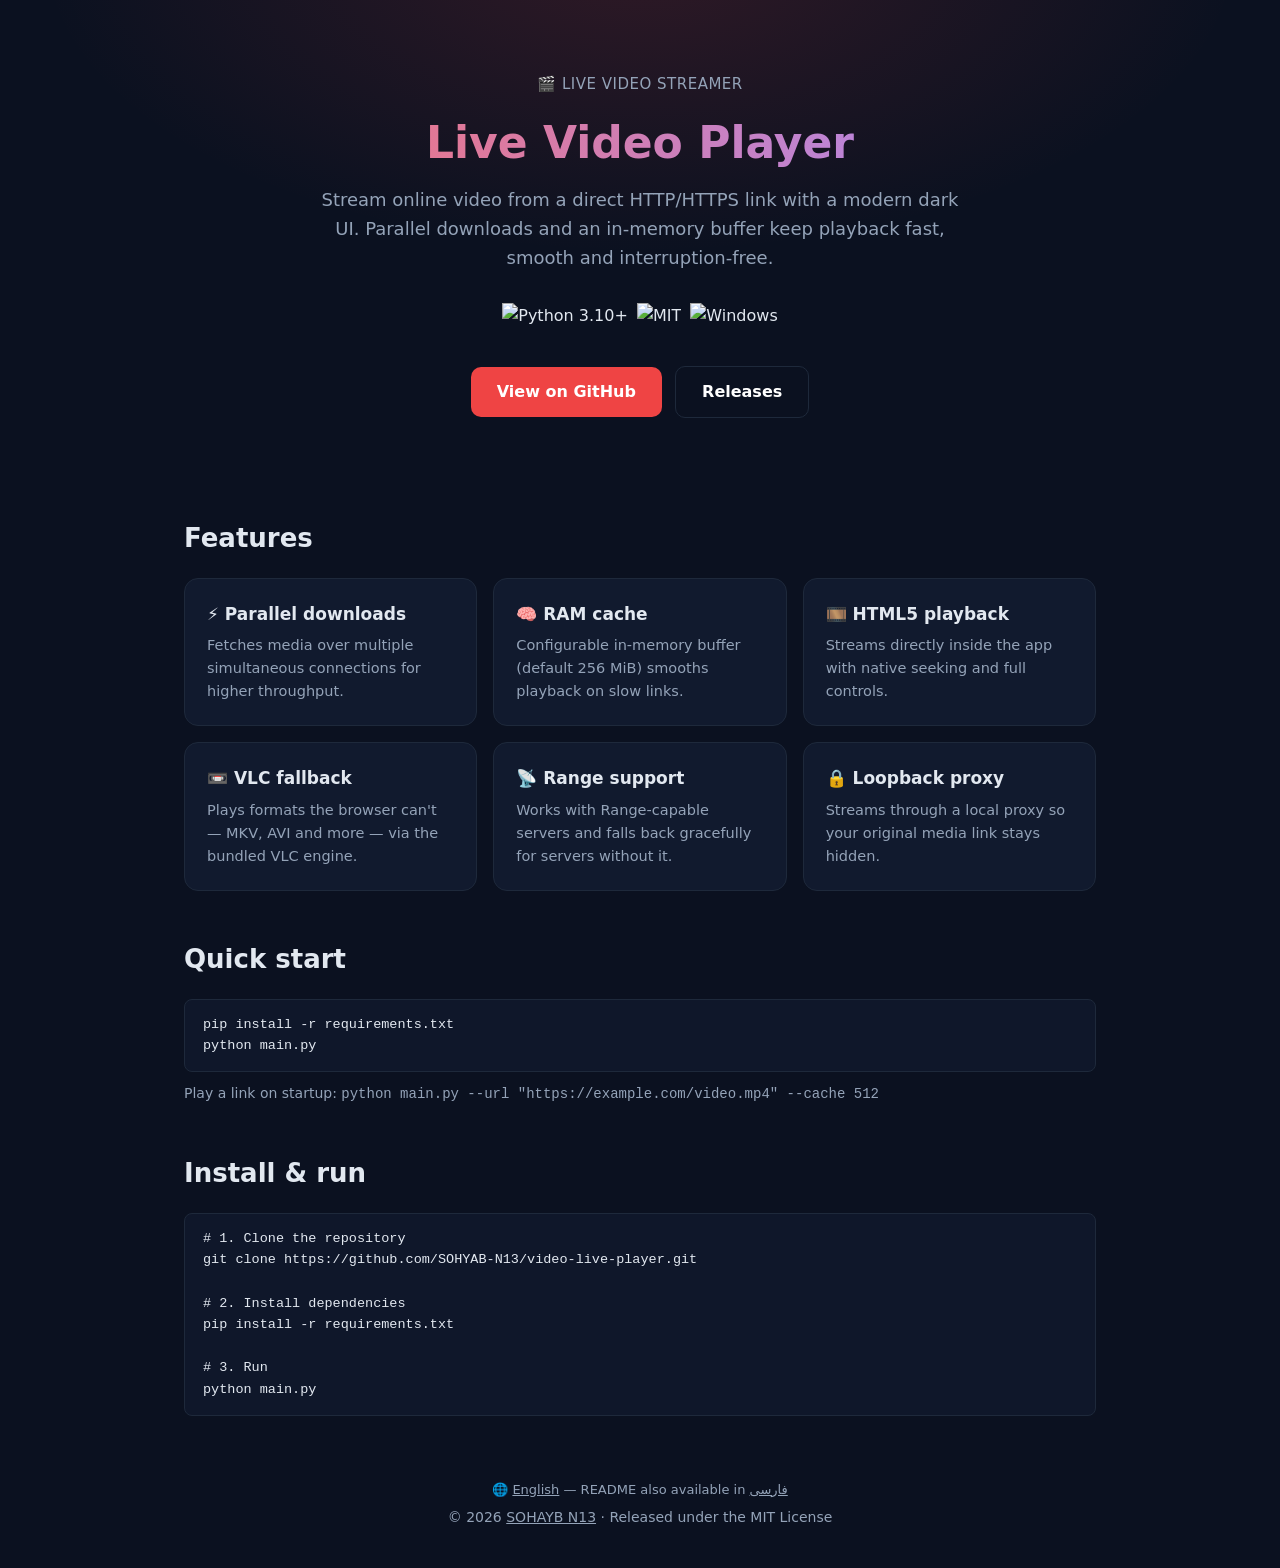
==== index.html @ 1f4f6e36 "feat: add SEO-friendly landing page (index.html) for GitHub Pages" ====
<!DOCTYPE html>
<html lang="en">
<head>
<meta charset="UTF-8">
<meta name="viewport" content="width=device-width, initial-scale=1.0">
<title>Live Video Player - Stream Video From Direct Links on Windows</title>
<meta name="description" content="Live Video Player streams online video from direct HTTP/HTTPS links on Windows. Parallel downloads, RAM cache, HTML5 in-app playback and VLC fallback. Modern dark Persian UI.">
<meta property="og:title" content="Live Video Player">
<meta property="og:description" content="Stream online video from direct links with a modern dark UI. HTML5 + VLC playback.">
<link rel="icon" href="data:image/svg+xml,<svg xmlns='http://www.w3.org/2000/svg' viewBox='0 0 40 40'><rect width='40' height='40' rx='10' fill='%23DC2626'/><polygon points='16,11 30,20 16,29' fill='white'/></svg>">
<style>
  :root { --bg:#0b1120; --card:#111a2e; --line:#1e293b; --text:#e2e8f0; --muted:#94a3b8; --accent:#ef4444; --accent2:#8b5cf6; }
  * { margin:0; padding:0; box-sizing:border-box; }
  body { font-family:system-ui,-apple-system,'Segoe UI',Roboto,sans-serif; background:var(--bg); color:var(--text); line-height:1.6; }
  .wrap { max-width:960px; margin:0 auto; padding:0 24px; }
  header { padding:72px 0 48px; text-align:center; background:radial-gradient(600px 300px at 50% -10%, rgba(239,68,68,.16), transparent); }
  .logo { font-size:15px; color:var(--muted); letter-spacing:.5px; }
  h1 { font-size:44px; margin:12px 0 8px; background:linear-gradient(90deg,#f87171,#a78bfa); -webkit-background-clip:text; background-clip:text; color:transparent; }
  .tagline { font-size:18px; color:var(--muted); max-width:640px; margin:0 auto 28px; }
  .badges { margin-bottom:32px; }
  .badges img { height:28px; margin:2px; }
  .btn { display:inline-block; background:var(--accent); color:#fff; text-decoration:none; padding:12px 26px; border-radius:10px; font-weight:600; margin:4px; transition:transform .15s, background .15s; }
  .btn:hover { background:#dc2626; transform:translateY(-2px); }
  .btn.ghost { background:transparent; border:1px solid var(--line); }
  .btn.ghost:hover { border-color:var(--accent); background:rgba(239,68,68,.08); }
  h2 { font-size:26px; margin:48px 0 18px; }
  .grid { display:grid; grid-template-columns:repeat(auto-fit,minmax(280px,1fr)); gap:16px; }
  .card { background:var(--card); border:1px solid var(--line); border-radius:14px; padding:22px; }
  .card h3 { font-size:17px; margin-bottom:6px; }
  .card p { color:var(--muted); font-size:14.5px; }
  .mono { font-family:ui-monospace,Consolas,monospace; background:#0f172a; border:1px solid var(--line); border-radius:8px; padding:14px 18px; overflow-x:auto; font-size:13.5px; }
  code { font-family:ui-monospace,Consolas,monospace; }
  .btnrow { margin-top:6px; }
  footer { margin:64px 0 40px; text-align:center; color:var(--muted); font-size:14px; }
  .lang { font-size:13px; color:var(--muted); margin-bottom:6px; }
</style>
</head>
<body>

<header>
  <div class="wrap">
    <div class="logo">🎬 LIVE VIDEO STREAMER</div>
    <h1>Live Video Player</h1>
    <p class="tagline">Stream online video from a direct HTTP/HTTPS link with a modern dark UI. Parallel downloads and an in-memory buffer keep playback fast, smooth and interruption-free.</p>
    <div class="badges">
      <img src="https://img.shields.io/badge/Python-3.10%2B-3776AB?style=for-the-badge&logo=python&logoColor=white" alt="Python 3.10+">
      <img src="https://img.shields.io/badge/License-MIT-green.svg?style=for-the-badge" alt="MIT">
      <img src="https://img.shields.io/badge/Platform-Windows-blue.svg?style=for-the-badge&logo=windows&logoColor=white" alt="Windows">
    </div>
    <div class="btnrow">
      <a class="btn" href="https://github.com/SOHYAB-N13/video-live-player">View on GitHub</a>
      <a class="btn ghost" href="https://github.com/SOHYAB-N13/video-live-player/releases">Releases</a>
    </div>
  </div>
</header>

<main class="wrap">

  <h2>Features</h2>
  <div class="grid">
    <div class="card"><h3>⚡ Parallel downloads</h3><p>Fetches media over multiple simultaneous connections for higher throughput.</p></div>
    <div class="card"><h3>🧠 RAM cache</h3><p>Configurable in-memory buffer (default 256 MiB) smooths playback on slow links.</p></div>
    <div class="card"><h3>🎞️ HTML5 playback</h3><p>Streams directly inside the app with native seeking and full controls.</p></div>
    <div class="card"><h3>📼 VLC fallback</h3><p>Plays formats the browser can't — MKV, AVI and more — via the bundled VLC engine.</p></div>
    <div class="card"><h3>📡 Range support</h3><p>Works with Range-capable servers and falls back gracefully for servers without it.</p></div>
    <div class="card"><h3>🔒 Loopback proxy</h3><p>Streams through a local proxy so your original media link stays hidden.</p></div>
  </div>

  <h2>Quick start</h2>
  <div class="mono">pip install -r requirements.txt<br>python main.py</div>
  <p style="color:var(--muted);font-size:14px;margin-top:10px;">Play a link on startup: <code>python main.py --url "https://example.com/video.mp4" --cache 512</code></p>

  <h2>Install &amp; run</h2>
  <div class="mono"># 1. Clone the repository<br>git clone https://github.com/SOHYAB-N13/video-live-player.git<br><br># 2. Install dependencies<br>pip install -r requirements.txt<br><br># 3. Run<br>python main.py</div>

</main>

<footer>
  <div class="wrap">
    <p class="lang">🌐 <a href="#top" style="color:var(--muted)">English</a> — README also available in <a href="https://github.com/SOHYAB-N13/video-live-player#%F0%9F%87%AE%F0%9F%87%B7-%D9%81%D8%A7%D8%B1%D8%B3%DB%8C" style="color:var(--muted)">فارسی</a></p>
    <p>© 2026 <a href="https://github.com/SOHYAB-N13" style="color:var(--muted)">SOHAYB N13</a> · Released under the MIT License</p>
  </div>
</footer>

</body>
</html>
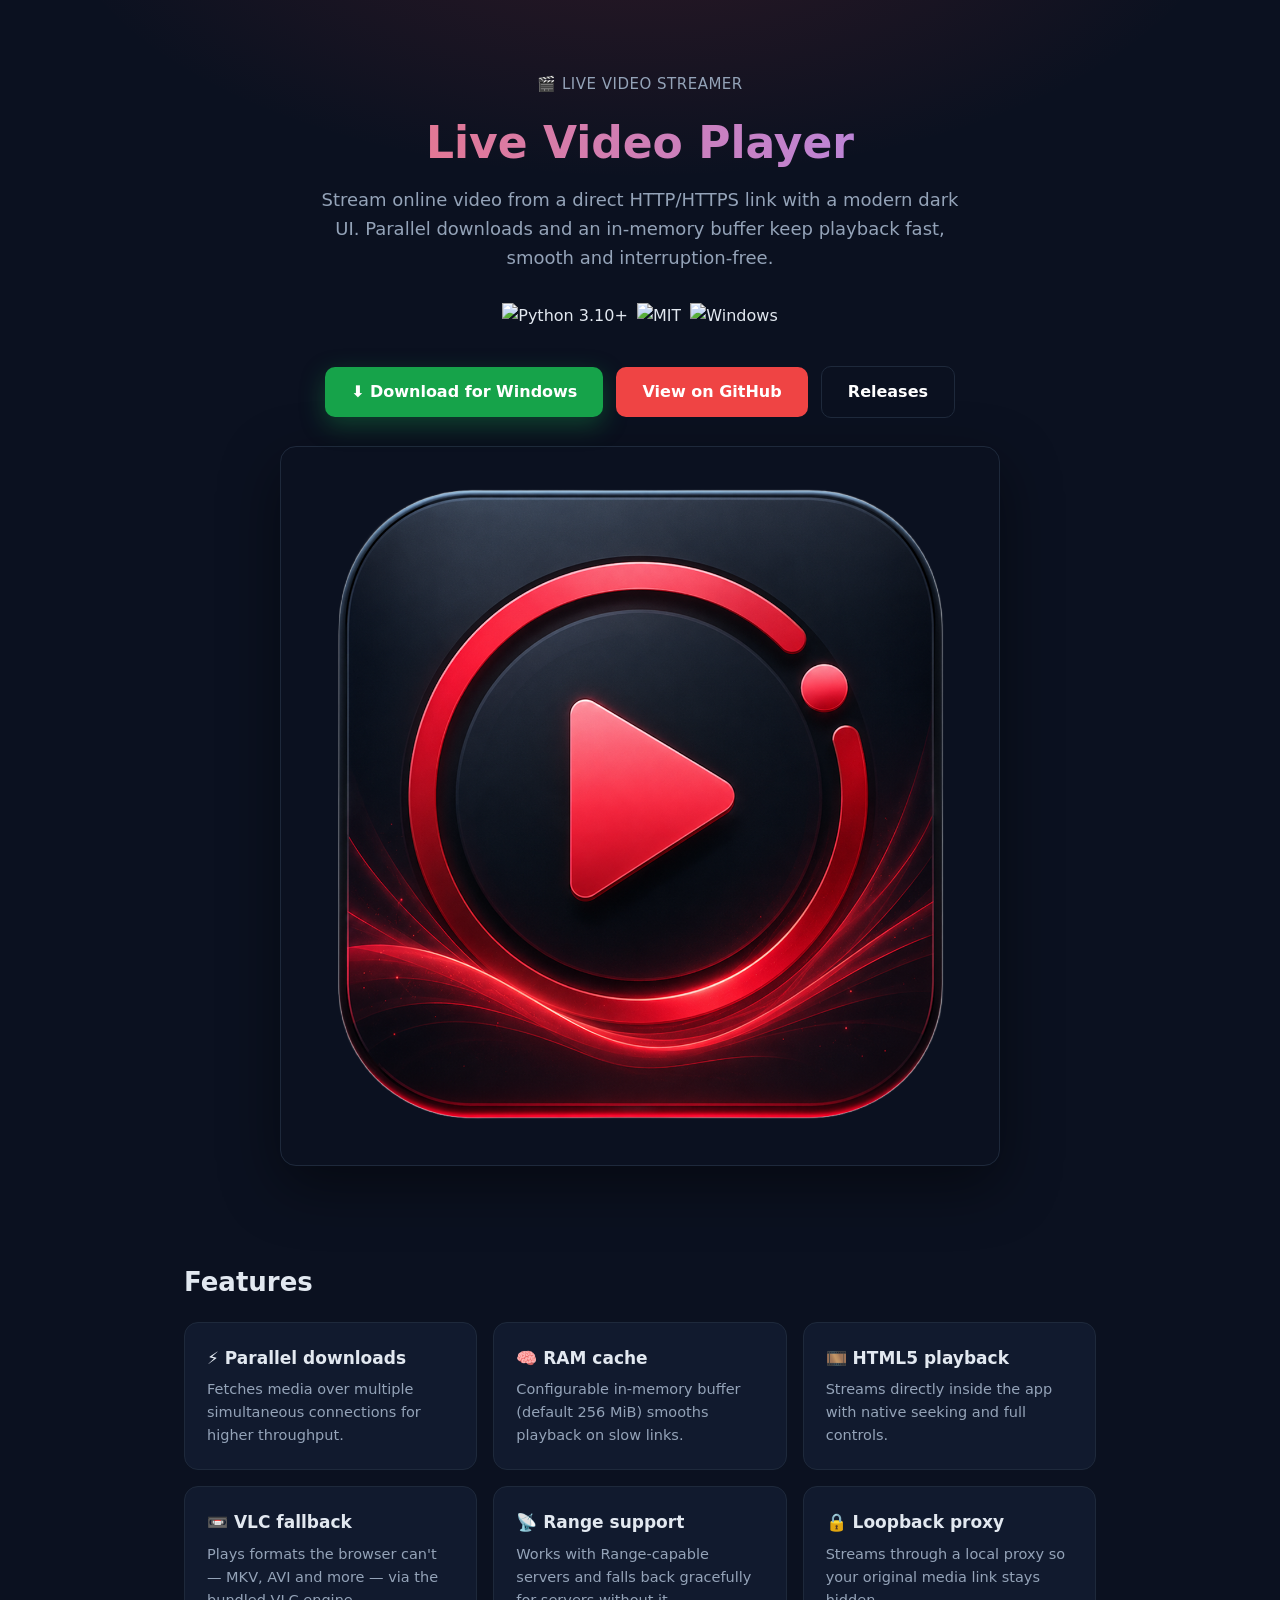
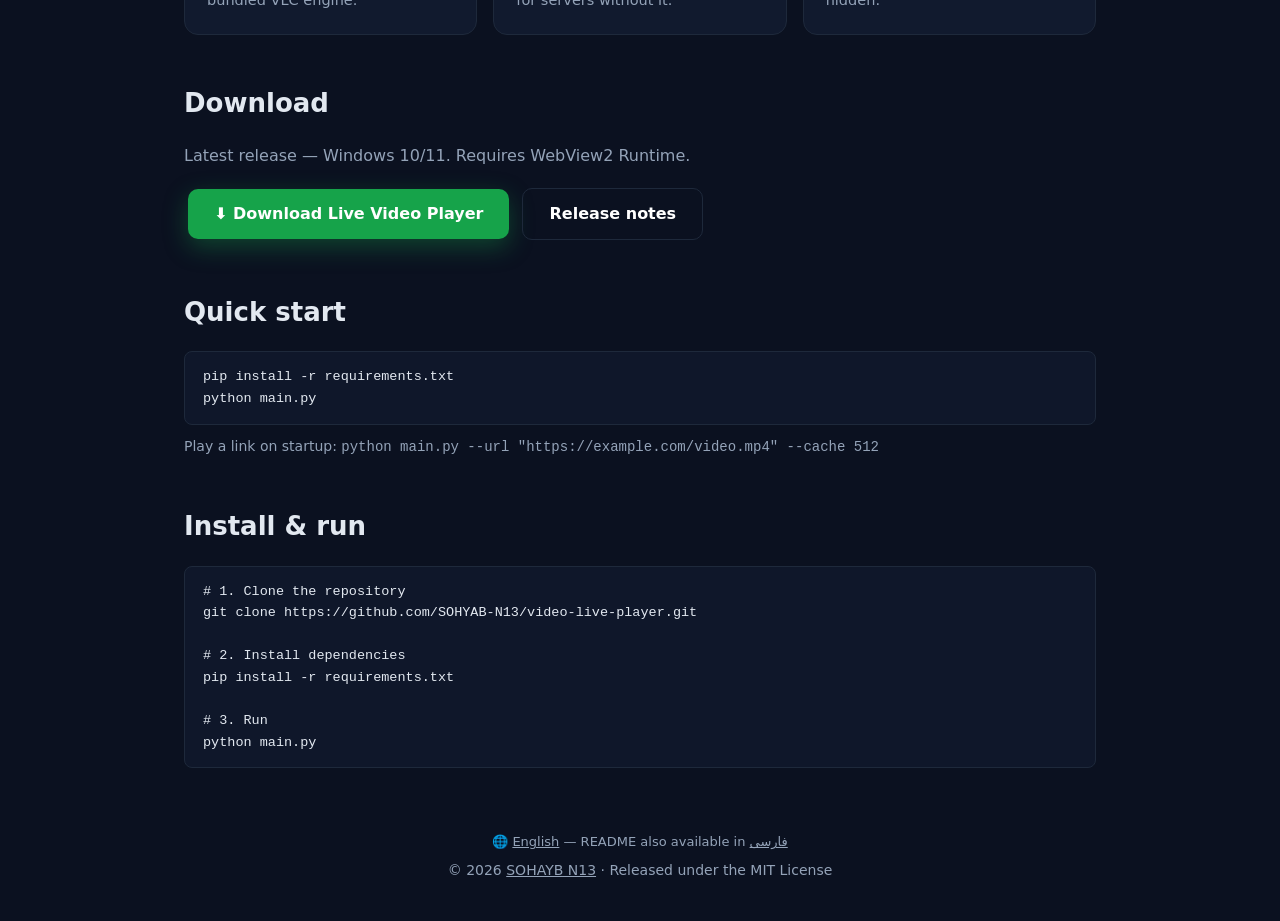
==== commit c5ce40cd: "feat: add PyInstaller build spec, app icon, promotional screenshot; add download button and screensh" ====
--- a/index.html
+++ b/index.html
@@ -21,6 +21,9 @@
   .badges img { height:28px; margin:2px; }
   .btn { display:inline-block; background:var(--accent); color:#fff; text-decoration:none; padding:12px 26px; border-radius:10px; font-weight:600; margin:4px; transition:transform .15s, background .15s; }
   .btn:hover { background:#dc2626; transform:translateY(-2px); }
+  .btn.download { background:#16a34a; box-shadow:0 8px 24px rgba(22,163,74,.35); }
+  .btn.download:hover { background:#15803d; }
+  .screenshot { display:block; margin:24px auto 0; max-width:720px; width:100%; border-radius:16px; border:1px solid var(--line); box-shadow:0 20px 60px rgba(0,0,0,.45); }
   .btn.ghost { background:transparent; border:1px solid var(--line); }
   .btn.ghost:hover { border-color:var(--accent); background:rgba(239,68,68,.08); }
   h2 { font-size:26px; margin:48px 0 18px; }
@@ -48,9 +51,11 @@
       <img src="https://img.shields.io/badge/Platform-Windows-blue.svg?style=for-the-badge&logo=windows&logoColor=white" alt="Windows">
     </div>
     <div class="btnrow">
+      <a class="btn download" href="https://github.com/SOHYAB-N13/video-live-player/releases/latest/download/LiveVideoPlayer.exe">⬇️ Download for Windows</a>
       <a class="btn" href="https://github.com/SOHYAB-N13/video-live-player">View on GitHub</a>
       <a class="btn ghost" href="https://github.com/SOHYAB-N13/video-live-player/releases">Releases</a>
     </div>
+    <img class="screenshot" src="live.png" alt="Live Video Player screenshot">
   </div>
 </header>
 
@@ -65,6 +70,13 @@
     <div class="card"><h3>📡 Range support</h3><p>Works with Range-capable servers and falls back gracefully for servers without it.</p></div>
     <div class="card"><h3>🔒 Loopback proxy</h3><p>Streams through a local proxy so your original media link stays hidden.</p></div>
   </div>
+
+  <h2>Download</h2>
+  <p style="color:var(--muted);margin-bottom:16px;">Latest release — Windows 10/11. Requires WebView2 Runtime.</p>
+  <p>
+    <a class="btn download" href="https://github.com/SOHYAB-N13/video-live-player/releases/latest/download/LiveVideoPlayer.exe">⬇️ Download Live Video Player</a>
+    <a class="btn ghost" href="https://github.com/SOHYAB-N13/video-live-player/releases/latest">Release notes</a>
+  </p>
 
   <h2>Quick start</h2>
   <div class="mono">pip install -r requirements.txt<br>python main.py</div>
